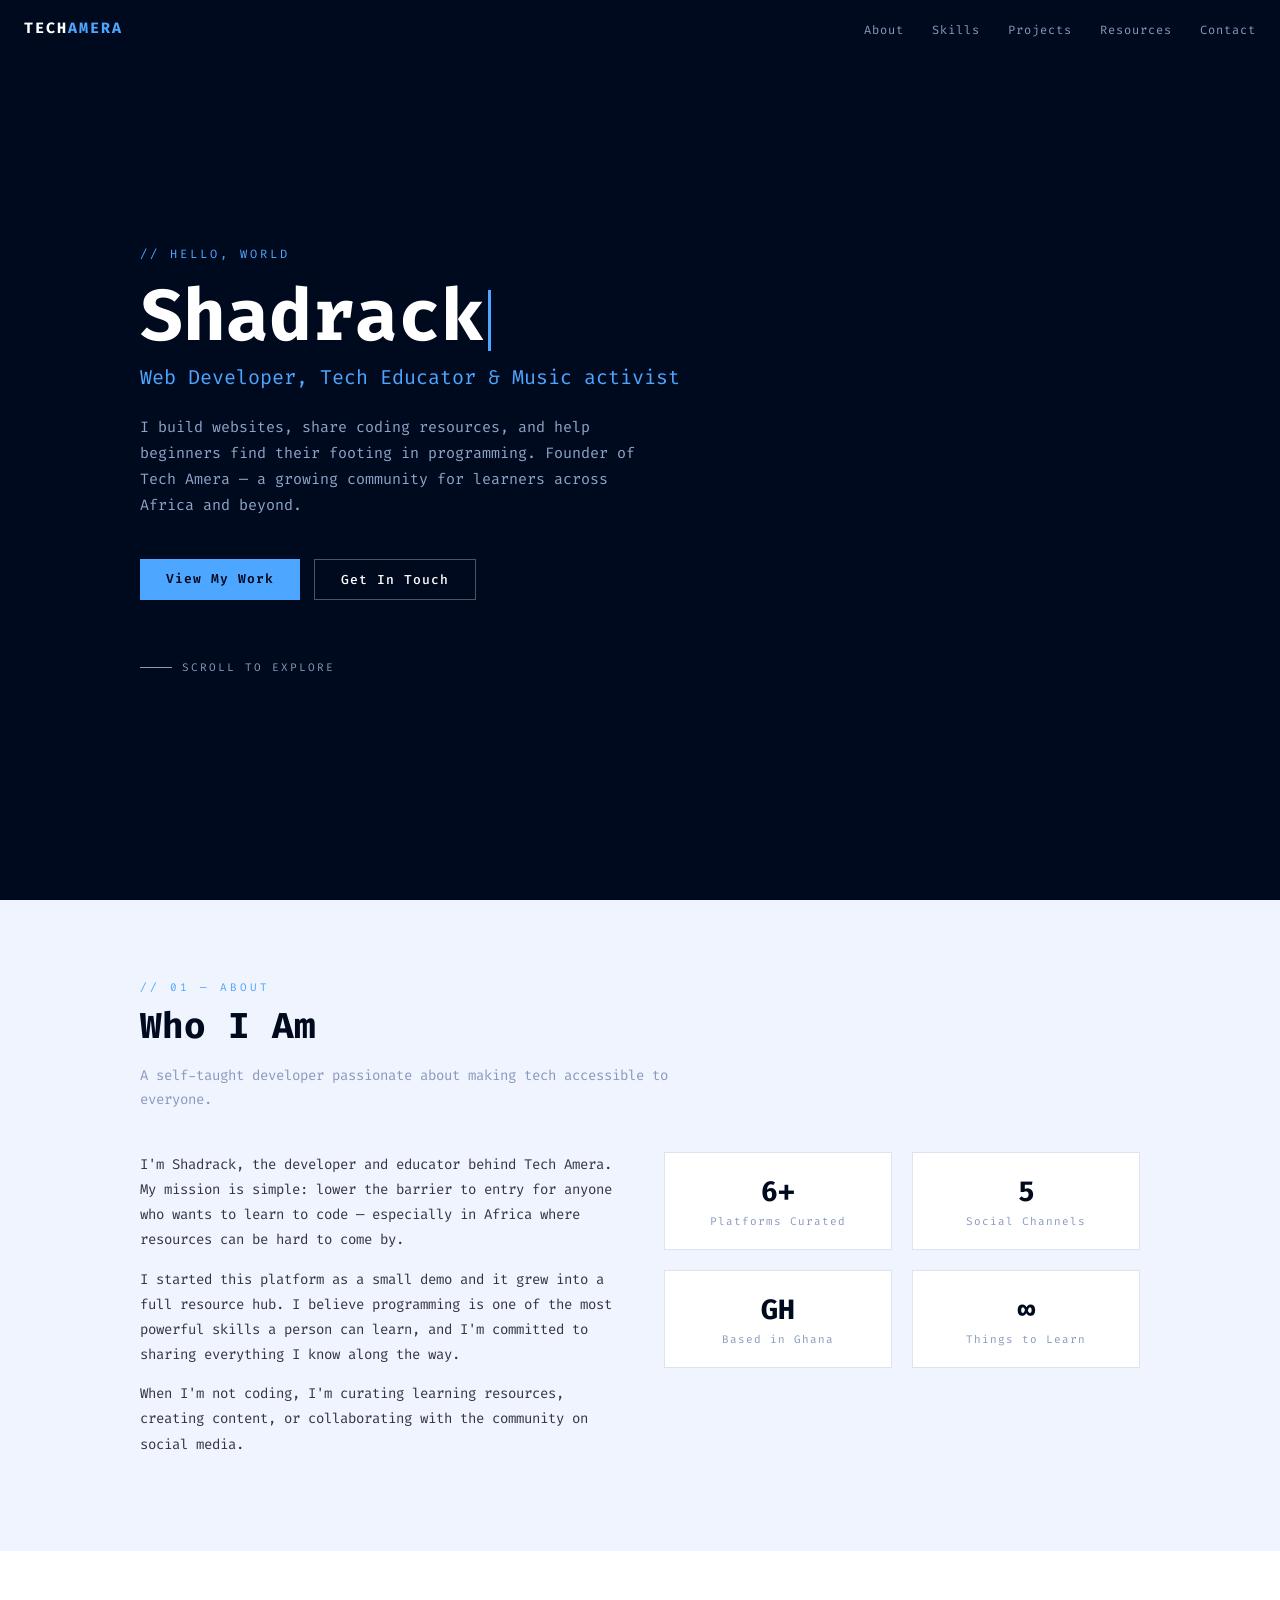
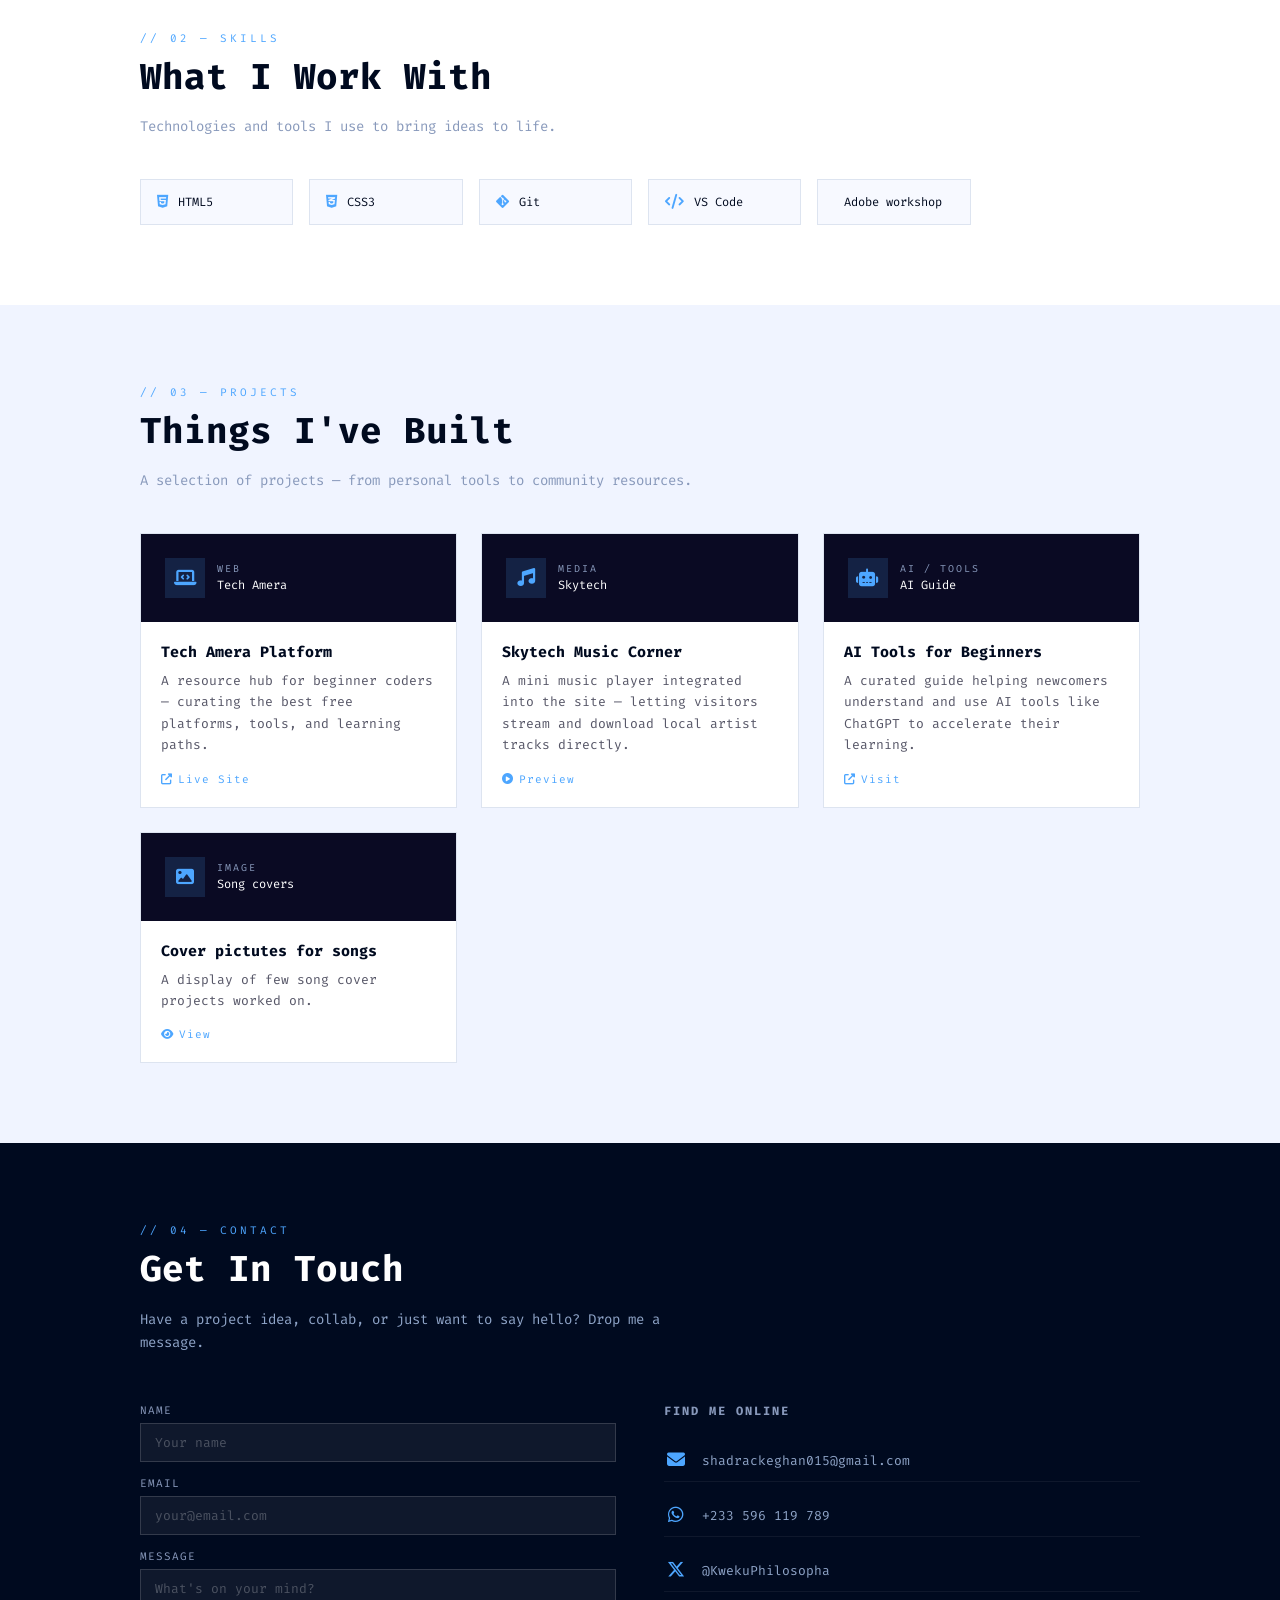
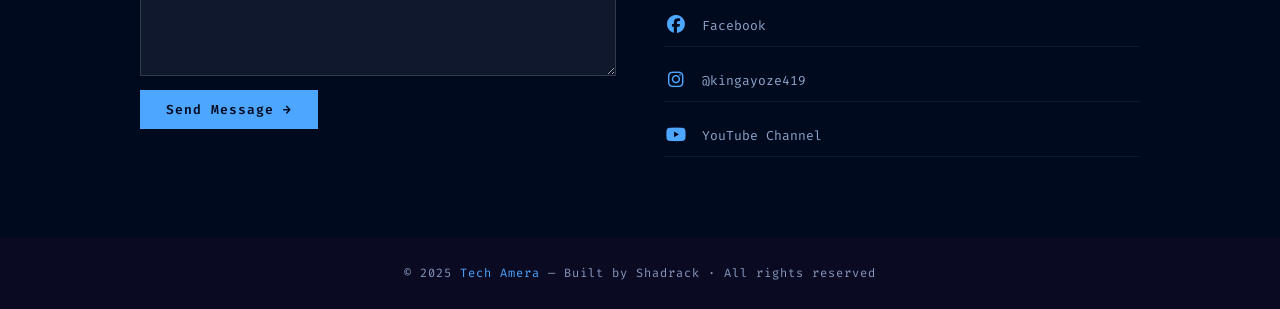
==== index.html @ 4b3b52e3 "Add files via upload" ====
<!DOCTYPE html>
<html lang="en">
<head>
  <meta charset="UTF-8">
  <meta name="viewport" content="width=device-width, initial-scale=1.0">
  <meta name="description" content="Tech Amera – Developer Portfolio of Shadrack">
  <title>Tech Amera | Portfolio</title>

  <link rel="stylesheet" href="https://cdnjs.cloudflare.com/ajax/libs/font-awesome/6.5.0/css/all.min.css">
  <link href="https://fonts.googleapis.com/css2?family=Fira+Code:wght@300;400;500;600;700&family=Inter:wght@300;400;600;700&display=swap" rel="stylesheet">

  <style>
    *, *::before, *::after { box-sizing: border-box; margin: 0; padding: 0; }

    :root {
      --navy:    #000A1F;
      --navy2:   #0a0a23;
      --accent:  #4da6ff;
      --white:   #ffffff;
      --offwhite:#f0f4ff;
      --muted:   #8899bb;
      --card-bg: #f7f9ff;
      --border:  #dde4f0;
      --font-mono: 'Fira Code', monospace;
      --font-sans: 'Inter', sans-serif;
    }

    html { scroll-behavior: smooth; }

    body {
      font-family: 'Fira code',monospace;
      background: var(--white);
      color: var(--navy);
      overflow-x: hidden;
    }

    /* ── NAV ──────────────────────────────── */
    nav {
      position: fixed;
      top: 0; left: 0; right: 0;
      background: var(--navy);
      z-index: 100;
      display: flex;
      align-items: center;
      justify-content: space-between;
      padding: 0 24px;
      height: 56px;
    }

    .nav-logo {
      font-family: var(--font-mono);
      font-weight: 700;
      font-size: 15px;
      color: var(--white);
      letter-spacing: 2px;
      text-decoration: none;
    }
    .nav-logo span { color: var(--accent); }

    .nav-links {
      display: flex;
      gap: 28px;
      list-style: none;
    }
    .nav-links a {
      font-family: var(--font-mono);
      font-size: 12px;
      color: var(--muted);
      text-decoration: none;
      letter-spacing: 1px;
      transition: color .2s;
    }
    .nav-links a:hover { color: var(--white); }

    .hamburger {
      display: none;
      flex-direction: column;
      gap: 5px;
      cursor: pointer;
      background: none;
      border: none;
      padding: 4px;
    }
    .hamburger span {
      display: block;
      width: 22px;
      height: 2px;
      background: var(--white);
      transition: transform .3s, opacity .3s;
    }
    .hamburger.open span:nth-child(1) { transform: translateY(7px) rotate(45deg); }
    .hamburger.open span:nth-child(2) { opacity: 0; }
    .hamburger.open span:nth-child(3) { transform: translateY(-7px) rotate(-45deg); }

    .mobile-menu {
      display: none;
      position: fixed;
      top: 56px; left: 0; right: 0;
      background: var(--navy2);
      z-index: 99;
      padding: 16px 0;
      flex-direction: column;
    }
    .mobile-menu.open { display: flex; }
    .mobile-menu a {
      font-family: var(--font-mono);
      font-size: 13px;
      color: var(--muted);
      text-decoration: none;
      padding: 12px 28px;
      letter-spacing: 1px;
      border-bottom: 1px solid rgba(255,255,255,.05);
      transition: color .2s, background .2s;
    }
    .mobile-menu a:hover { color: var(--white); background: rgba(77,166,255,.08); }

    /* ── SECTIONS COMMON ─────────────────── */
    section { padding: 80px 24px; }
    .section-label {
      font-family: var(--font-mono);
      font-size: 11px;
      letter-spacing: 3px;
      color: var(--accent);
      text-transform: uppercase;
      margin-bottom: 10px;
    }
    .section-title {
      font-size: clamp(22px, 5vw, 36px);
      font-weight: 700;
      color: var(--navy);
      margin-bottom: 16px;
      line-height: 1.2;
    }
    .section-sub {
      font-size: 14px;
      color: var(--muted);
      line-height: 1.7;
      max-width: 560px;
    }
    .container { max-width: 1000px; margin: 0 auto; }

    /* ── HERO ─────────────────────────────── */
    #hero {
      min-height: 100vh;
      background: var(--navy);
      display: flex;
      align-items: center;
      padding: 80px 24px 60px;
    }
    .hero-inner {
      max-width: 1000px;
      margin: 0 auto;
      width: 100%;
    }
    .hero-eyebrow {
      font-family: var(--font-mono);
      font-size: 12px;
      letter-spacing: 3px;
      color: var(--accent);
      margin-bottom: 18px;
    }
    .hero-name {
      font-size: clamp(36px, 9vw, 72px);
      font-weight: 700;
      color: var(--white);
      line-height: 1;
      margin-bottom: 12px;
    }
    .hero-name .cursor {
      display: inline-block;
      width: 3px;
      height: .85em;
      background: var(--accent);
      margin-left: 4px;
      vertical-align: middle;
      animation: blink 1s step-end infinite;
    }
    @keyframes blink { 50% { opacity: 0; } }

    .hero-role {
      font-family: var(--font-mono);
      font-size: clamp(14px, 3vw, 20px);
      color: var(--accent);
      margin-bottom: 24px;
    }
    .hero-bio {
      font-size: 15px;
      color: #8fa5c8;
      line-height: 1.75;
      max-width: 520px;
      margin-bottom: 40px;
    }
    .hero-ctas {
      display: flex;
      gap: 14px;
      flex-wrap: wrap;
    }
    .btn-primary {
      padding: 11px 26px;
      background: var(--accent);
      color: var(--navy);
      font-family: var(--font-mono);
      font-size: 13px;
      font-weight: 600;
      border: none;
      cursor: pointer;
      text-decoration: none;
      transition: opacity .2s;
      letter-spacing: 1px;
    }
    .btn-primary:hover { opacity: .85; }
    .btn-outline {
      padding: 11px 26px;
      background: transparent;
      color: var(--white);
      font-family: var(--font-mono);
      font-size: 13px;
      font-weight: 500;
      border: 1px solid rgba(255,255,255,.3);
      cursor: pointer;
      text-decoration: none;
      transition: border-color .2s, color .2s;
      letter-spacing: 1px;
    }
    .btn-outline:hover { border-color: var(--accent); color: var(--accent); }

    .hero-scroll {
      margin-top: 60px;
      display: flex;
      align-items: center;
      gap: 10px;
      font-family: var(--font-mono);
      font-size: 11px;
      color: var(--muted);
      letter-spacing: 2px;
    }
    .hero-scroll::before {
      content: '';
      display: block;
      width: 32px;
      height: 1px;
      background: var(--muted);
    }

    /* ── ABOUT ───────────────────────────── */
    #about { background: var(--offwhite); }
    .about-grid {
      display: grid;
      grid-template-columns: 1fr 1fr;
      gap: 48px;
      align-items: start;
      margin-top: 40px;
    }
    .about-text p {
      font-size: 14px;
      line-height: 1.8;
      color: #334;
      margin-bottom: 14px;
    }
    .about-stats {
      display: grid;
      grid-template-columns: 1fr 1fr;
      gap: 20px;
    }
    .stat-card {
      background: var(--white);
      border: 1px solid var(--border);
      padding: 20px;
      text-align: center;
    }
    .stat-num {
      font-family: var(--font-mono);
      font-size: 28px;
      font-weight: 700;
      color: var(--navy);
    }
    .stat-label {
      font-size: 11px;
      color: var(--muted);
      letter-spacing: 1px;
      margin-top: 4px;
    }

    /* ── SKILLS ──────────────────────────── */
    #skills { background: var(--white); }
    .skills-grid {
      display: grid;
      grid-template-columns: repeat(auto-fill, minmax(140px, 1fr));
      gap: 16px;
      margin-top: 40px;
    }
    .skill-pill {
      display: flex;
      align-items: center;
      gap: 10px;
      padding: 14px 16px;
      border: 1px solid var(--border);
      background: var(--card-bg);
      font-family: var(--font-mono);
      font-size: 12px;
      color: var(--navy);
      transition: border-color .2s, transform .2s;
      cursor: default;
    }
    .skill-pill:hover {
      border-color: var(--accent);
      transform: translateY(-2px);
    }
    .skill-pill i { color: var(--accent); font-size: 15px; }

    /* ── PROJECTS ────────────────────────── */
    #projects { background: var(--offwhite); }
    .projects-grid {
      display: grid;
      grid-template-columns: repeat(auto-fill, minmax(280px, 1fr));
      gap: 24px;
      margin-top: 40px;
    }
    .project-card {
      background: var(--white);
      border: 1px solid var(--border);
      overflow: hidden;
      transition: transform .2s, box-shadow .2s;
    }
    .project-card:hover {
      transform: translateY(-4px);
      box-shadow: 0 12px 32px rgba(0,10,31,.1);
    }
    .project-card-top {
      background: var(--navy2);
      padding: 24px;
      display: flex;
      align-items: center;
      gap: 12px;
    }
    .project-icon {
      width: 40px; height: 40px;
      background: rgba(77,166,255,.15);
      display: flex;
      align-items: center;
      justify-content: center;
      font-size: 18px;
      color: var(--accent);
    }
    .project-tag {
      font-family: var(--font-mono);
      font-size: 10px;
      letter-spacing: 2px;
      color: var(--muted);
      text-transform: uppercase;
    }
    .project-card-body { padding: 20px; }
    .project-name {
      font-size: 15px;
      font-weight: 700;
      color: var(--navy);
      margin-bottom: 8px;
    }
    .project-desc {
      font-size: 13px;
      color: #556;
      line-height: 1.65;
      margin-bottom: 16px;
    }
    .project-links {
      display: flex;
      gap: 12px;
    }
    .project-links a {
      font-family: var(--font-mono);
      font-size: 11px;
      color: var(--accent);
      text-decoration: none;
      letter-spacing: 1px;
      display: flex;
      align-items: center;
      gap: 5px;
      transition: opacity .2s;
    }
    .project-links a:hover { opacity: .7; }

    /* ── RESOURCES ───────────────────────── */
    #resources { background: var(--white); }
    .resources-list {
      display: grid;
      grid-template-columns: repeat(auto-fill, minmax(220px, 1fr));
      gap: 16px;
      margin-top: 40px;
    }
    .resource-item {
      display: flex;
      align-items: center;
      gap: 14px;
      padding: 16px 18px;
      border: 1px solid var(--border);
      background: var(--card-bg);
      text-decoration: none;
      color: var(--navy);
      transition: border-color .2s, background .2s;
    }
    .resource-item:hover {
      border-color: var(--accent);
      background: var(--white);
    }
    .resource-item i {
      font-size: 20px;
      color: var(--accent);
      flex-shrink: 0;
    }
    .resource-name {
      font-size: 13px;
      font-weight: 600;
    }
    .resource-desc {
      font-size: 11px;
      color: var(--muted);
      margin-top: 2px;
    }

    /* ── CONTACT ─────────────────────────── */
    #contact { background: var(--navy); }
    #contact .section-title { color: var(--white); }
    #contact .section-sub { color: #8fa5c8; }
    #contact .section-label { color: var(--accent); }

    .contact-layout {
      display: grid;
      grid-template-columns: 1fr 1fr;
      gap: 48px;
      margin-top: 48px;
    }

    .contact-form { display: flex; flex-direction: column; gap: 14px; }
    .form-field {
      display: flex;
      flex-direction: column;
      gap: 5px;
    }
    .form-field label {
      font-family: var(--font-mono);
      font-size: 11px;
      letter-spacing: 1px;
      color: var(--muted);
    }
    .form-field input,
    .form-field textarea {
      background: rgba(255,255,255,.06);
      border: 1px solid rgba(255,255,255,.15);
      color: var(--white);
      padding: 10px 14px;
      font-family: var(--font-mono);
      font-size: 13px;
      outline: none;
      resize: vertical;
      transition: border-color .2s;
    }
    .form-field input:focus,
    .form-field textarea:focus { border-color: var(--accent); }
    .form-field input::placeholder,
    .form-field textarea::placeholder { color: rgba(255,255,255,.25); }

    .contact-social h3 {
      font-family: var(--font-mono);
      font-size: 12px;
      letter-spacing: 2px;
      color: var(--muted);
      text-transform: uppercase;
      margin-bottom: 20px;
    }
    .social-links {
      display: flex;
      flex-direction: column;
      gap: 12px;
    }
    .social-link {
      display: flex;
      align-items: center;
      gap: 14px;
      color: #8fa5c8;
      text-decoration: none;
      font-size: 13px;
      padding: 12px 0;
      border-bottom: 1px solid rgba(255,255,255,.06);
      transition: color .2s;
    }
    .social-link:hover { color: var(--white); }
    .social-link i { font-size: 18px; color: var(--accent); width: 24px; text-align: center; }

    /* ── FOOTER ──────────────────────────── */
    footer {
      background: var(--navy2);
      color: var(--muted);
      text-align: center;
      padding: 28px 24px;
      font-family: var(--font-mono);
      font-size: 12px;
      letter-spacing: 1px;
    }
    footer span { color: var(--accent); }

    /* ── TOAST ───────────────────────────── */
    #toast {
      position: fixed;
      bottom: 28px; right: 28px;
      background: var(--navy);
      border: 1px solid var(--accent);
      color: var(--white);
      font-family: var(--font-mono);
      font-size: 12px;
      padding: 12px 20px;
      z-index: 999;
      opacity: 0;
      pointer-events: none;
      transform: translateY(8px);
      transition: opacity .3s, transform .3s;
    }
    #toast.show { opacity: 1; transform: translateY(0); }

    /* ── RESPONSIVE ──────────────────────── */
    @media (max-width: 768px) {
      .nav-links { display: none; }
      .hamburger { display: flex; }
      .about-grid,
      .contact-layout { grid-template-columns: 1fr; gap: 32px; }
      section { padding: 60px 18px; }
      .about-stats { grid-template-columns: 1fr 1fr; }
    }

    @media (max-width: 480px) {
      .hero-ctas { flex-direction: column; }
      .about-stats { grid-template-columns: 1fr 1fr; }
    }

    /* ── SCROLL REVEAL ────────────────────── */
    .reveal {
      opacity: 0;
      transform: translateY(24px);
      transition: opacity .55s ease, transform .55s ease;
    }
    .reveal.visible {
      opacity: 1;
      transform: none;
    }
  </style>
</head>
<body>

  <!-- ── NAV ── -->
  <nav>
    <a href="#hero" class="nav-logo">TECH<span>AMERA</span></a>
    <ul class="nav-links">
      <li><a href="#about">About</a></li>
      <li><a href="#skills">Skills</a></li>
      <li><a href="#projects">Projects</a></li>
      <li><a href="#resources">Resources</a></li>
      <li><a href="#contact">Contact</a></li>
    </ul>
    <button class="hamburger" id="hamburger" aria-label="Menu">
      <span></span><span></span><span></span>
    </button>
  </nav>

  <!-- Mobile Menu -->
  <div class="mobile-menu" id="mobileMenu">
    <a href="#about"     onclick="closeMenu()">About</a>
    <a href="#skills"    onclick="closeMenu()">Skills</a>
    <a href="#projects"  onclick="closeMenu()">Projects</a>
    <a href="#contact"   onclick="closeMenu()">Contact</a>
  </div>

  <!-- ── HERO ── -->
  <section id="hero">
    <div class="hero-inner">
      <p class="hero-eyebrow">// HELLO, WORLD</p>
      <h1 class="hero-name">Shadrack<span class="cursor"></span></h1>
      <p class="hero-role">Web Developer, Tech Educator &amp; Music activist </p>
      <p class="hero-bio">
        I build websites, share coding resources, and help beginners find their footing in programming.
        Founder of Tech Amera — a growing community for learners across Africa and beyond.
      </p>
      <div class="hero-ctas">
        <a href="#projects" class="btn-primary">View My Work</a>
        <a href="#contact"  class="btn-outline">Get In Touch</a>
      </div>
      <p class="hero-scroll">SCROLL TO EXPLORE</p>
    </div>
  </section>

  <!-- ── ABOUT ── -->
  <section id="about">
    <div class="container">
      <p class="section-label reveal">// 01 &mdash; ABOUT</p>
      <h2 class="section-title reveal">Who I Am</h2>
      <p class="section-sub reveal">A self-taught developer passionate about making tech accessible to everyone.</p>

      <div class="about-grid">
        <div class="about-text reveal">
          <p>
            I'm Shadrack, the developer and educator behind Tech Amera. My mission is simple:
            lower the barrier to entry for anyone who wants to learn to code — especially in Africa
            where resources can be hard to come by.
          </p>
          <p>
            I started this platform as a small demo and it grew into a full resource hub.
            I believe programming is one of the most powerful skills a person can learn,
            and I'm committed to sharing everything I know along the way.
          </p>
          <p>
            When I'm not coding, I'm curating learning resources, creating content,
            or collaborating with the community on social media.
          </p>
        </div>
        <div class="about-stats reveal">
          <div class="stat-card">
            <div class="stat-num">6+</div>
            <div class="stat-label">Platforms Curated</div>
          </div>
          <div class="stat-card">
            <div class="stat-num">5</div>
            <div class="stat-label">Social Channels</div>
          </div>
          <div class="stat-card">
            <div class="stat-num">GH</div>
            <div class="stat-label">Based in Ghana</div>
          </div>
          <div class="stat-card">
            <div class="stat-num">∞</div>
            <div class="stat-label">Things to Learn</div>
          </div>
        </div>
      </div>
    </div>
  </section>

  <!-- ── SKILLS ── -->
  <section id="skills">
    <div class="container">
      <p class="section-label reveal">// 02 &mdash; SKILLS</p>
      <h2 class="section-title reveal">What I Work With</h2>
      <p class="section-sub reveal">Technologies and tools I use to bring ideas to life.</p>

      <div class="skills-grid">
        <div class="skill-pill reveal"><i class="fab fa-html5"></i> HTML5</div>
        <div class="skill-pill reveal"><i class="fab fa-css3-alt"></i> CSS3</div>
        <div class="skill-pill reveal"><i class="fab fa-git-alt"></i> Git</div>
        <div class="skill-pill reveal"><i class="fas fa-code"></i> VS Code</div>
        <div class="skill-pill reveal"><i class="fas fa-snake"></i> Adobe workshop</div>
      </div>
    </div>
  </section>

  <!-- ── PROJECTS ── -->
  <section id="projects">
    <div class="container">
      <p class="section-label reveal">// 03 &mdash; PROJECTS</p>
      <h2 class="section-title reveal">Things I've Built</h2>
      <p class="section-sub reveal">A selection of projects — from personal tools to community resources.</p>

      <div class="projects-grid">

        <div class="project-card reveal">
          <div class="project-card-top">
            <div class="project-icon"><i class="fas fa-laptop-code"></i></div>
            <div>
              <div class="project-tag">Web</div>
              <div style="font-family:var(--font-mono);font-size:12px;color:#fff;margin-top:2px;">Tech Amera</div>
            </div>
          </div>
          <div class="project-card-body">
            <div class="project-name">Tech Amera Platform</div>
            <p class="project-desc">A resource hub for beginner coders — curating the best free platforms, tools, and learning paths.</p>
            <div class="project-links">
              <a href="index3.html"><i class="fas fa-external-link-alt"></i> Live Site</a>
            </div>
          </div>
        </div>

        <div class="project-card reveal">
          <div class="project-card-top">
            <div class="project-icon"><i class="fas fa-music"></i></div>
            <div>
              <div class="project-tag">Media</div>
              <div style="font-family:var(--font-mono);font-size:12px;color:#fff;margin-top:2px;">Skytech</div>
            </div>
          </div>
          <div class="project-card-body">
            <div class="project-name">Skytech Music Corner</div>
            <p class="project-desc">A mini music player integrated into the site — letting visitors stream and download local artist tracks directly.</p>
            <div class="project-links">
              <a href="index2.html"><i class="fas fa-play-circle"></i> Preview</a>
            </div>
          </div>
        </div>

        <div class="project-card reveal">
          <div class="project-card-top">
            <div class="project-icon"><i class="fas fa-robot"></i></div>
            <div>
              <div class="project-tag">AI / Tools</div>
              <div style="font-family:var(--font-mono);font-size:12px;color:#fff;margin-top:2px;">AI Guide</div>
            </div>
          </div>
          <div class="project-card-body">
            <div class="project-name">AI Tools for Beginners</div>
            <p class="project-desc">A curated guide helping newcomers understand and use AI tools like ChatGPT to accelerate their learning.</p>
            <div class="project-links">
              <a href="https://chat.openai.com/" target="_blank"><i class="fas fa-external-link-alt"></i> Visit</a>
            </div>
          </div>
        </div>
        
         <div class="project-card reveal">
          <div class="project-card-top">
            <div class="project-icon"><i class="fas fa-image"></i></div>
            <div>
              <div class="project-tag">Image</div>
              <div style="font-family:var(--font-mono);font-size:12px;color:#fff;margin-top:2px;">Song covers</div>
            </div>
          </div>
          <div class="project-card-body">
            <div class="project-name">Cover pictutes for songs</div>
            <p class="project-desc">A display of few song cover projects worked on.</p>
            <div class="project-links">
              <a href="shayshay.html"><i class="fas fa-eye"></i> View</a>
            </div>
          </div>
        </div>

      </div>
    </div>
  </section>

  <!-- ── CONTACT ── -->
  <section id="contact">
    <div class="container">
      <p class="section-label reveal">// 04 &mdash; CONTACT</p>
      <h2 class="section-title reveal">Get In Touch</h2>
      <p class="section-sub reveal">Have a project idea, collab, or just want to say hello? Drop me a message.</p>

      <div class="contact-layout">

        <div class="contact-form reveal">
          <div class="form-field">
            <label>NAME</label>
            <input type="text" id="fname" placeholder="Your name">
          </div>
          <div class="form-field">
            <label>EMAIL</label>
            <input type="email" id="femail" placeholder="your@email.com">
          </div>
          <div class="form-field">
            <label>MESSAGE</label>
            <textarea id="fmessage" rows="5" placeholder="What's on your mind?"></textarea>
          </div>
          <button class="btn-primary" onclick="sendMessage()" style="align-self:flex-start">
            Send Message &rarr;
          </button>
        </div>

        <div class="contact-social reveal">
          <h3>Find Me Online</h3>
          <div class="social-links">
            <a href="mailto:shadrackeghan015@gmail.com" class="social-link">
              <i class="fas fa-envelope"></i> shadrackeghan015@gmail.com
            </a>
            <a href="https://wa.me/+233596119789" target="_blank" class="social-link">
              <i class="fab fa-whatsapp"></i> +233 596 119 789
            </a>
            <a href="https://x.com/KwekuPhilosopha" target="_blank" class="social-link">
              <i class="fab fa-x-twitter"></i> @KwekuPhilosopha
            </a>
            <a href="https://www.facebook.com/kingayoze419" target="_blank" class="social-link">
              <i class="fab fa-facebook"></i> Facebook
            </a>
            <a href="https://instagram.com/kingayoze419" target="_blank" class="social-link">
              <i class="fab fa-instagram"></i> @kingayoze419
            </a>
            <a href="https://www.youtube.com/@kingayoze419" target="_blank" class="social-link">
              <i class="fab fa-youtube"></i> YouTube Channel
            </a>
          </div>
        </div>

      </div>
    </div>
  </section>

  <!-- ── FOOTER ── -->
  <footer>
    <p>&copy; 2025 <span>Tech Amera</span> &mdash; Built by Shadrack &middot; All rights reserved</p>
  </footer>

  <div id="toast">Message sent! I'll get back to you soon.</div>

  <script>
    // Hamburger menu
    const hamburger = document.getElementById('hamburger');
    const mobileMenu = document.getElementById('mobileMenu');
    hamburger.addEventListener('click', () => {
      hamburger.classList.toggle('open');
      mobileMenu.classList.toggle('open');
    });
    function closeMenu() {
      hamburger.classList.remove('open');
      mobileMenu.classList.remove('open');
    }

    // Scroll reveal
    const reveals = document.querySelectorAll('.reveal');
    const observer = new IntersectionObserver((entries) => {
      entries.forEach(e => { if (e.isIntersecting) { e.target.classList.add('visible'); } });
    }, { threshold: 0.12 });
    reveals.forEach(el => observer.observe(el));

    // Contact form mock send
    function sendMessage() {
      const name    = document.getElementById('fname').value.trim();
      const email   = document.getElementById('femail').value.trim();
      const message = document.getElementById('fmessage').value.trim();
      if (!name || !email || !message) {
        showToast('Please fill in all fields.');
        return;
      }
      showToast('Message sent! I\'ll get back to you soon.');
      document.getElementById('fname').value = '';
      document.getElementById('femail').value = '';
      document.getElementById('fmessage').value = '';
    }

    function showToast(msg) {
      const t = document.getElementById('toast');
      t.textContent = msg;
      t.classList.add('show');
      setTimeout(() => t.classList.remove('show'), 3500);
    }

    // Active nav link on scroll
    const sections = document.querySelectorAll('section[id]');
    const navLinks  = document.querySelectorAll('.nav-links a');
    window.addEventListener('scroll', () => {
      let current = '';
      sections.forEach(s => {
        if (window.scrollY >= s.offsetTop - 80) current = s.id;
      });
      navLinks.forEach(a => {
        a.style.color = a.getAttribute('href') === '#' + current ? '#fff' : '';
      });
    }, { passive: true });
  </script>
</body>
</html>
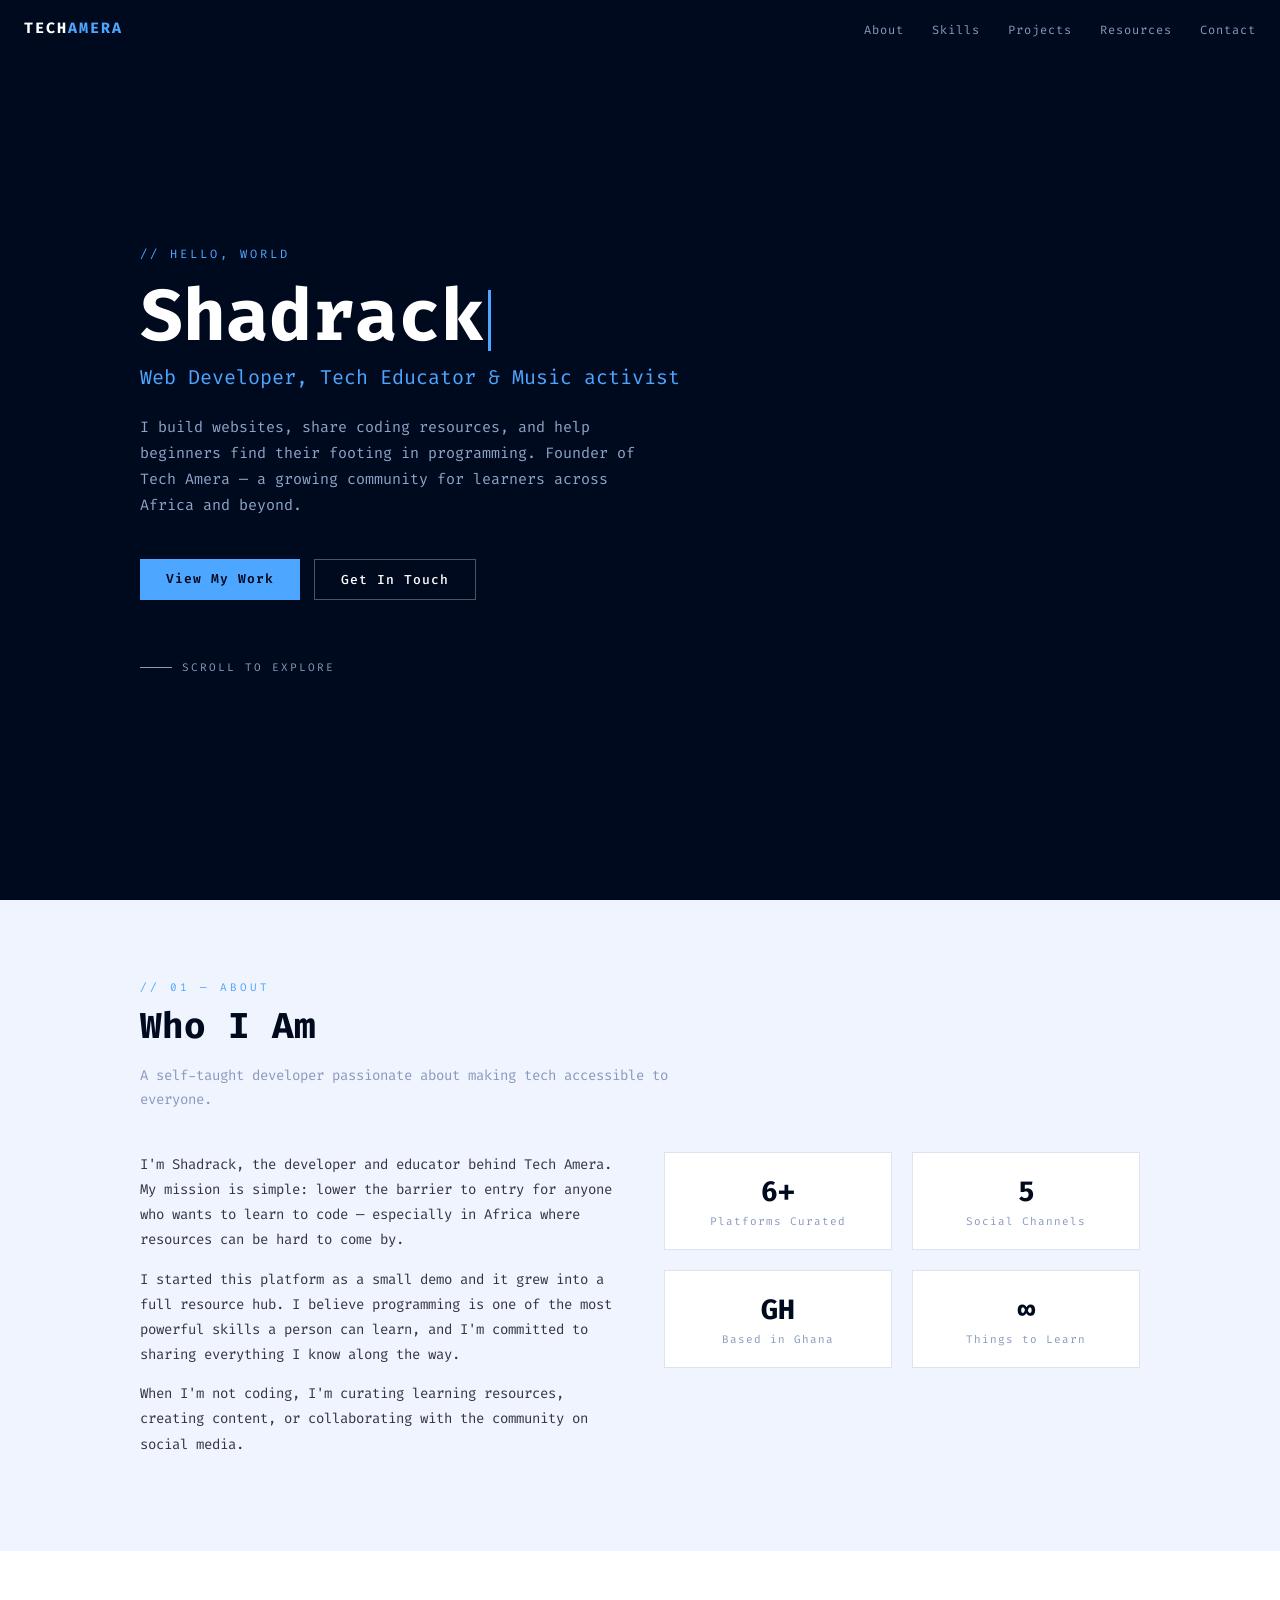
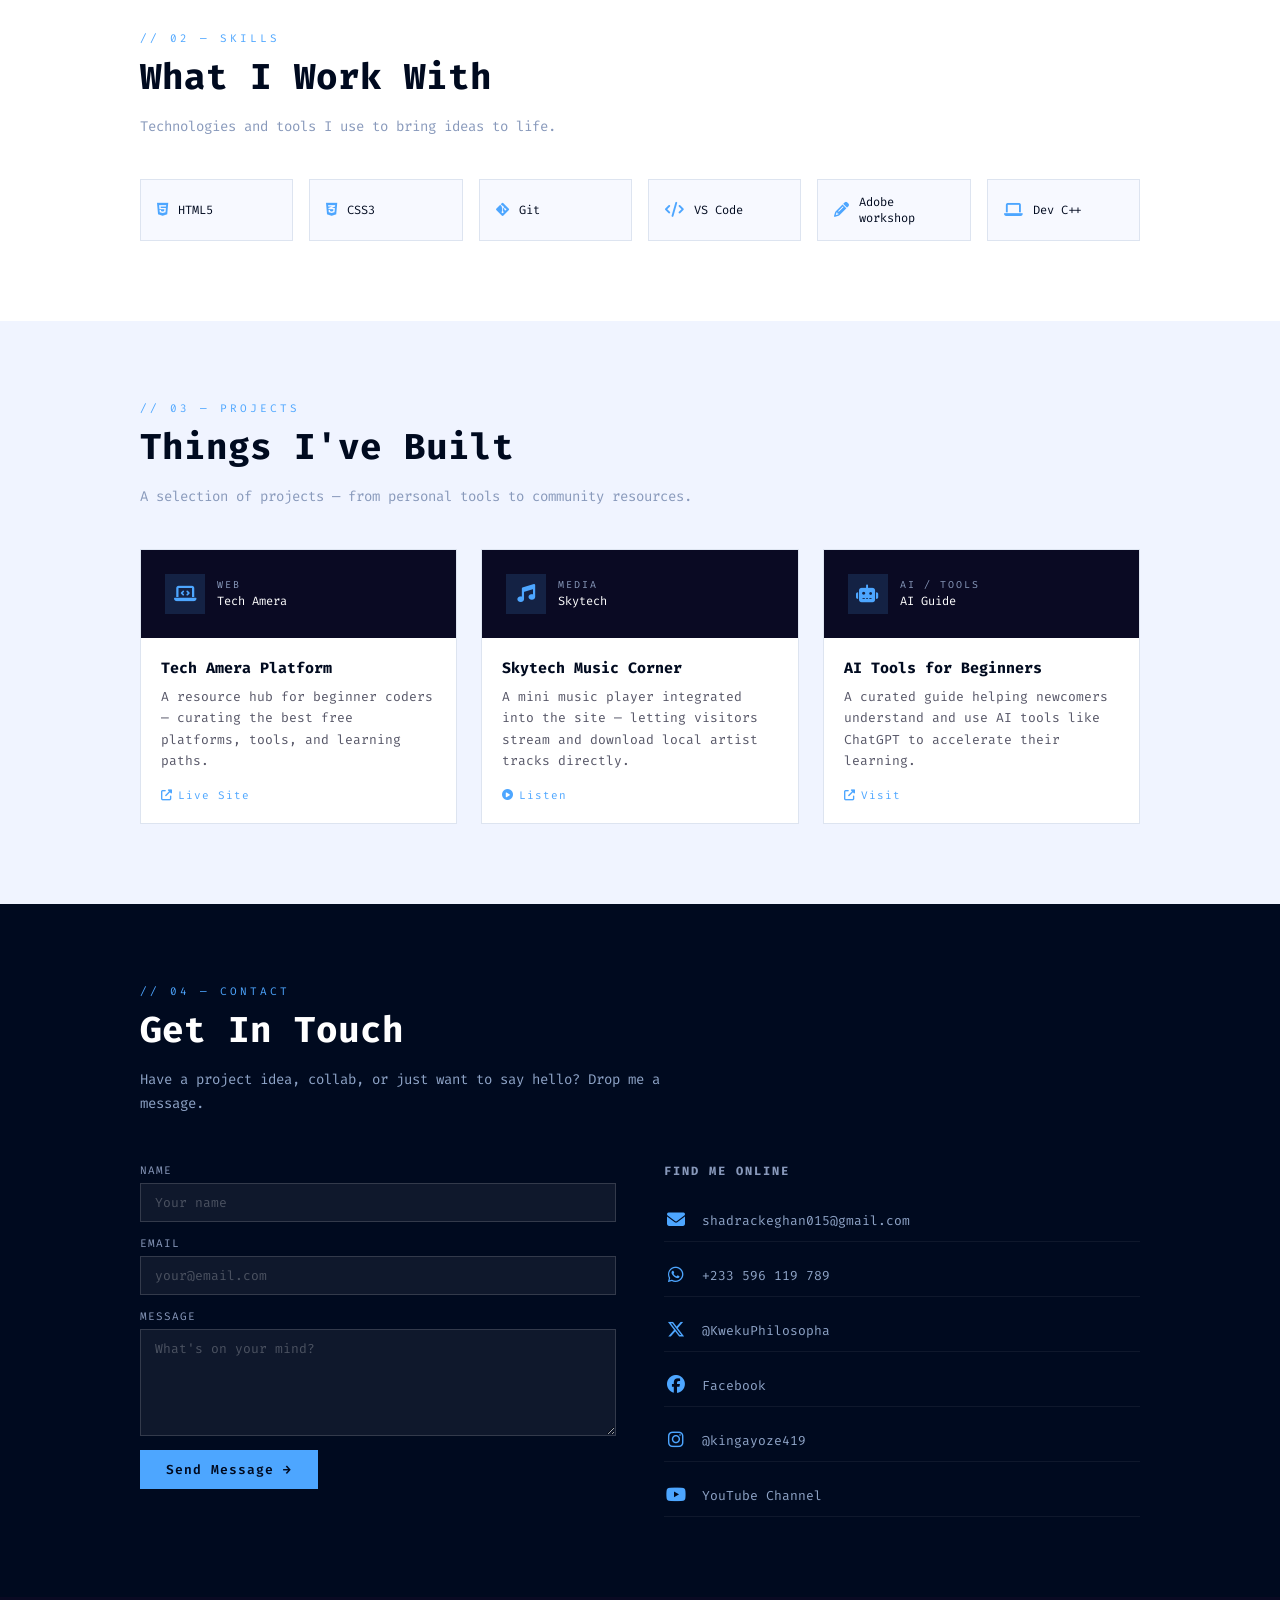
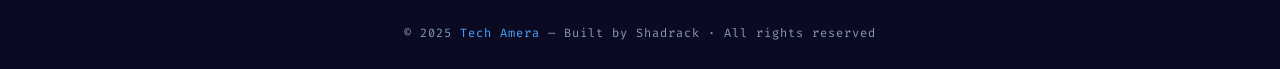
==== commit 29b7a89b: "Add files via upload" ====
--- a/index.html
+++ b/index.html
@@ -644,7 +644,8 @@
         <div class="skill-pill reveal"><i class="fab fa-css3-alt"></i> CSS3</div>
         <div class="skill-pill reveal"><i class="fab fa-git-alt"></i> Git</div>
         <div class="skill-pill reveal"><i class="fas fa-code"></i> VS Code</div>
-        <div class="skill-pill reveal"><i class="fas fa-snake"></i> Adobe workshop</div>
+        <div class="skill-pill reveal"><i class="fas fa-pencil"></i> Adobe workshop</div>
+        <div class="skill-pill reveal"><i class="fas fa-laptop"></i> Dev C++</div>
       </div>
     </div>
   </section>
@@ -687,7 +688,7 @@
             <div class="project-name">Skytech Music Corner</div>
             <p class="project-desc">A mini music player integrated into the site — letting visitors stream and download local artist tracks directly.</p>
             <div class="project-links">
-              <a href="index2.html"><i class="fas fa-play-circle"></i> Preview</a>
+              <a href="shayshay.html"><i class="fas fa-play-circle"></i> Listen</a>
             </div>
           </div>
         </div>
@@ -709,23 +710,6 @@
           </div>
         </div>
         
-         <div class="project-card reveal">
-          <div class="project-card-top">
-            <div class="project-icon"><i class="fas fa-image"></i></div>
-            <div>
-              <div class="project-tag">Image</div>
-              <div style="font-family:var(--font-mono);font-size:12px;color:#fff;margin-top:2px;">Song covers</div>
-            </div>
-          </div>
-          <div class="project-card-body">
-            <div class="project-name">Cover pictutes for songs</div>
-            <p class="project-desc">A display of few song cover projects worked on.</p>
-            <div class="project-links">
-              <a href="shayshay.html"><i class="fas fa-eye"></i> View</a>
-            </div>
-          </div>
-        </div>
-
       </div>
     </div>
   </section>
